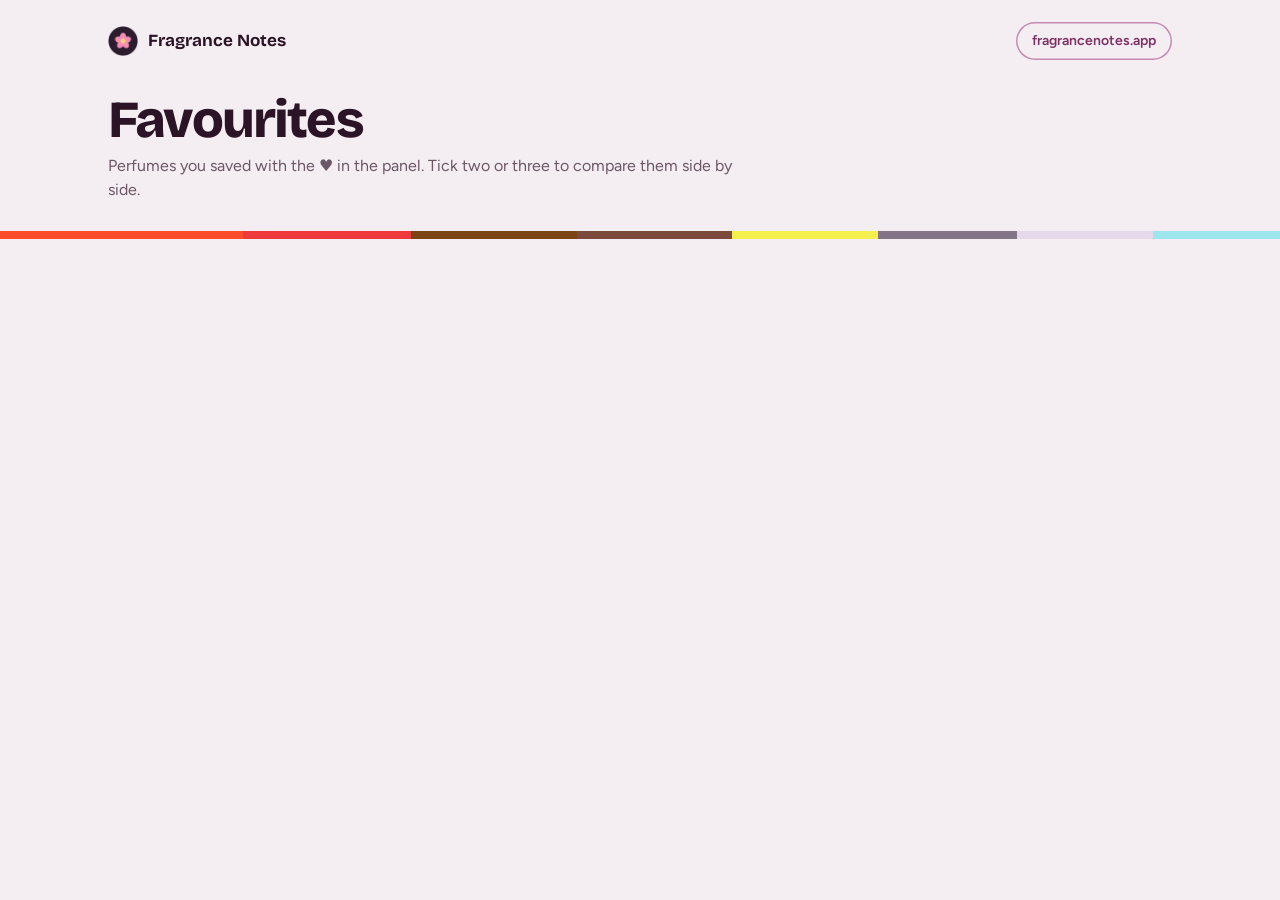
==== favourites.html @ bfdf386b "Fragrance Notes 1.3 (not released): favourites and the open perfume database Extension - Favourites " ====
<!DOCTYPE html>
<html lang="en">
<head>
<meta charset="utf-8">
<title>Fragrance Notes – Favourites</title>
<link rel="icon" href="icons/32.png">
<link rel="stylesheet" href="fonts.css">
<style>
  /* Favourites: saved with the ♥ in the panel, opened from the toolbar menu. Same look as the settings page. */
  :root { --bg:#f4eef3; --card:#fff; --fg:#2b1426; --muted:#6b5766; --line:#e3d6e0; --accent:#7e2f63; --accent-deep:#4a1a3b; --soft:#c58bb0; --chip:#f4eef3;
    --display:'Bricolage Grotesque', system-ui, sans-serif; --text:'Figtree', system-ui, -apple-system, 'Segoe UI', sans-serif; }
  * { box-sizing:border-box; }
  body { margin:0; background:var(--bg); color:var(--fg); font:15px/1.55 var(--text); }
  a { color:var(--accent); }
  :focus-visible { outline:3px solid var(--accent); outline-offset:2px; }
  [hidden] { display:none !important; }
  .wrap { max-width:1120px; margin:0 auto; padding:0 28px; }

  header { padding:22px 0 0; }
  header .bar { display:flex; align-items:center; justify-content:space-between; gap:16px; }
  .brand { display:flex; align-items:center; gap:10px; font:700 17px/1 var(--display); color:var(--fg); text-decoration:none; }
  .brand img { width:30px; height:30px; }
  .site { font-size:14px; font-weight:600; text-decoration:none; padding:8px 16px; border-radius:999px; box-shadow:inset 0 0 0 1.5px var(--soft); }
  .site:hover { background:#fff; color:var(--accent-deep); }
  h1 { margin:34px 0 8px; font:800 clamp(34px, 4.6vw, 52px)/1 var(--display); letter-spacing:-0.035em; }
  .sub { margin:0 0 28px; color:var(--muted); font-size:16px; max-width:40em; }
  .strip { display:flex; height:8px; }
  .strip i { flex:var(--w) 1 0; background:var(--c); }
  main.wrap { padding:32px 0 96px; }

  .btn { display:inline-flex; align-items:center; gap:8px; border:0; border-radius:999px; padding:10px 20px; font:600 14px/1 var(--text); cursor:pointer; text-decoration:none; }
  .btn.primary { background:var(--accent); color:#fff; }
  .btn.primary:hover:not(:disabled) { background:var(--accent-deep); }
  .btn.primary:disabled { opacity:.45; cursor:default; }
  .btn.quiet { background:transparent; color:var(--accent); box-shadow:inset 0 0 0 1.5px var(--soft); }
  .btn.quiet:hover { background:#fff; color:var(--accent-deep); }

  /* The list. */
  .grid { list-style:none; margin:0; padding:0; display:grid; grid-template-columns:repeat(auto-fill, minmax(240px, 1fr)); gap:16px; }
  .card { position:relative; background:var(--card); border:1px solid var(--line); border-radius:22px; padding:16px; display:flex; gap:14px; align-items:center; }
  .card.sel { border-color:var(--accent); box-shadow:0 0 0 1.5px var(--accent); }
  .card img { width:56px; height:70px; object-fit:contain; flex:none; border-radius:10px; background:#fff; }
  .card .l { flex:1; min-width:0; }
  .card b { display:block; font:700 16px/1.2 var(--display); letter-spacing:-0.01em; overflow-wrap:anywhere; }
  .card .acts { display:flex; gap:12px; margin-top:8px; font-size:13px; }
  .linkbtn { border:0; background:none; padding:0; font:inherit; color:var(--accent); cursor:pointer; }
  .linkbtn:hover { text-decoration:underline; }
  .linkbtn.rm { color:var(--muted); }
  .pick { position:absolute; top:12px; inset-inline-end:12px; width:18px; height:18px; accent-color:var(--accent); cursor:pointer; }
  .empty { background:var(--card); border:1px solid var(--line); border-radius:22px; padding:28px; color:var(--muted); }

  /* Compare bar, stays at the bottom of the window. */
  .bar-cmp { position:sticky; bottom:16px; margin-top:24px; display:flex; align-items:center; gap:16px; justify-content:space-between;
    background:var(--fg); color:#fff; border-radius:999px; padding:10px 10px 10px 24px; box-shadow:0 8px 24px rgba(43,20,38,.18); }
  .bar-cmp span { font-size:14px; }
  .bar-cmp .btn.primary { background:#fff; color:var(--accent-deep); }

  /* Details and comparison. */
  .back { margin-bottom:20px; }
  .detail { display:flex; justify-content:center; }
  .detail-tools { display:flex; flex-wrap:wrap; gap:12px 20px; align-items:center; justify-content:center; margin-bottom:18px; font-size:14px; }
  .detail-tools .seen { color:var(--muted); }
  .detail-tools .seen b { color:var(--fg); }
  .loading, .failed { color:var(--muted); padding:24px 0; }
  select.add { font:600 14px/1 var(--text); color:var(--accent); background:var(--card); border:1.5px dashed var(--soft); border-radius:999px; padding:10px 14px; cursor:pointer; max-width:100%; }
  select.add:hover { border-color:var(--accent); }

  .cmp-wrap { overflow-x:auto; }
  .cmp { width:100%; min-width:640px; border-collapse:separate; border-spacing:0; background:var(--card); border:1px solid var(--line); border-radius:22px; overflow:hidden; table-layout:fixed; }
  .cmp col.lab { width:170px; }
  .cmp col.slotcol { width:0; }
  .cmp.cols2 col.slotcol { width:24%; }
  .cmp th, .cmp td { padding:12px 16px; vertical-align:top; text-align:start; border-top:1px solid var(--line); font-size:14px; }
  .cmp td.slot { padding:12px 0; }
  .cmp.cols2 td.slot { padding:12px 16px; }
  .cmp tr:first-child th, .cmp tr:first-child td { border-top:0; }
  .cmp th { color:var(--muted); font-weight:600; font-size:13px; }
  .cmp tr.sec th { padding:18px 16px 8px; font:750 18px/1.2 var(--display); letter-spacing:-0.01em; color:var(--fg); background:var(--bg); border-top:1px solid var(--line); }
  .cmp .who { position:relative; }
  .cmp .who img { width:64px; height:80px; object-fit:contain; border-radius:10px; background:#fff; display:block; margin-bottom:8px; }
  .cmp .who a { font:700 18px/1.2 var(--display); letter-spacing:-0.01em; text-decoration:none; color:var(--fg); overflow-wrap:anywhere; }
  .cmp .who a:hover { color:var(--accent); }
  .cmp .who small { display:block; color:var(--muted); font-size:13px; margin-top:4px; }
  .cmp .who .x { position:absolute; top:8px; inset-inline-end:8px; border:0; background:var(--chip); color:var(--muted); width:28px; height:28px; border-radius:50%; font-size:18px; line-height:1; cursor:pointer; }
  .cmp .who .x:hover { background:var(--accent); color:#fff; }
  .cmp td.slot { vertical-align:middle; }
  .cmp small { color:var(--muted); font-size:12.5px; }
  .price b { font:700 18px/1.2 var(--display); }
  .tag { display:inline-block; margin-inline-start:8px; padding:2px 9px; border-radius:999px; background:var(--accent); color:#fff; font-size:12px; font-weight:600; vertical-align:middle; }
  .cmp td > .tag { margin:6px 0 0; }

  .cmp tr.acc th, .cmp tr.acc td { padding-top:7px; padding-bottom:7px; border-top-color:transparent; }
  .cmp tr.acc th { display:flex; align-items:center; gap:8px; color:var(--fg); font-weight:500; }
  .cmp tr.acc th i { width:10px; height:10px; border-radius:50%; flex:none; box-shadow:inset 0 0 0 1px rgba(43,20,38,.16); }
  .abar { height:12px; border-radius:999px; background:var(--chip); overflow:hidden; margin-top:3px; }
  .abar span { display:block; height:100%; border-radius:999px; background:var(--accent); box-shadow:inset 0 0 0 1px rgba(43,20,38,.12); }

  .chips { display:flex; flex-wrap:wrap; gap:6px; }
  .chip { display:inline-flex; align-items:center; gap:6px; padding:3px 10px 3px 4px; border-radius:999px; background:var(--chip); font-size:13px; }
  .chip:not(:has(img)) { padding-inline-start:10px; }
  .chip img { width:24px; height:24px; border-radius:50%; object-fit:cover; background:#fff; }
  .chip.nb { cursor:pointer; }
  .chip.nb:hover, .chip.nb.on { box-shadow:inset 0 0 0 1.5px var(--accent); }
  .chip.shared { background:var(--accent); color:#fff; }
  .chip.shared.nb:hover, .chip.shared.nb.on { box-shadow:inset 0 0 0 1.5px var(--accent-deep); }
  .none { color:var(--muted); }

  tr.noterow td { background:var(--bg); }
  .notepop { display:flex; gap:14px; align-items:flex-start; font-size:13.5px; }
  .notepop img { width:56px; height:56px; border-radius:12px; object-fit:cover; background:#fff; flex:none; }
  .notepop .nn { display:flex; gap:12px; align-items:baseline; justify-content:space-between; font:700 16px/1.3 var(--display); margin-bottom:4px; }
  .notepop .nn a { font:600 13px/1 var(--text); }
  .notepop .lat { font-weight:400; color:var(--muted); font-size:13px; }
  .notepop .nl { color:var(--muted); font-size:12px; margin-top:6px; }
  .muted { color:var(--muted); }

  .score { display:flex; align-items:baseline; gap:4px; }
  .score b { font:800 22px/1 var(--display); letter-spacing:-0.02em; }
  .score .of { color:var(--muted); font-size:13px; }
  .scale { position:relative; height:6px; border-radius:999px; background:var(--chip); margin:8px 0 6px; }
  .scale span { position:absolute; top:50%; width:12px; height:12px; border-radius:50%; background:var(--accent); transform:translate(-50%, -50%); box-shadow:0 0 0 2px var(--card); }
  [dir=rtl] .scale span { transform:translate(50%, -50%); }
  .spread { display:flex; height:6px; border-radius:999px; overflow:hidden; gap:1px; margin-bottom:4px; }
  .spread i { background:var(--accent); min-width:1px; }
  .wear { display:grid; gap:4px; }
  .wl { display:grid; grid-template-columns:64px 1fr; gap:8px; align-items:center; font-size:13px; color:var(--muted); }
  .wl .abar { height:8px; margin:0; }
  .wl.hi { color:var(--fg); font-weight:600; }

  @media (max-width:760px) { .cmp th { width:110px; } .bar-cmp { border-radius:22px; flex-direction:column; align-items:stretch; padding:14px; } }
  @media (prefers-reduced-motion: reduce) { * { transition:none !important; } }
</style>
</head>
<body>
<header>
  <div class="wrap">
    <div class="bar">
      <span class="brand"><img src="icons/128.png" alt="">Fragrance Notes</span>
      <a class="site" href="https://fragrancenotes.app" target="_blank" rel="noopener">fragrancenotes.app</a>
    </div>
    <h1 data-i18n="fav_title"></h1>
    <p class="sub" data-i18n="fav_sub"></p>
  </div>
  <div class="strip" aria-hidden="true">
    <i style="--w:100;--c:#fb4b2b"></i><i style="--w:69;--c:#ee3a3d"></i><i style="--w:68;--c:#7a4513"></i><i style="--w:64;--c:#7b4a3c"></i>
    <i style="--w:60;--c:#f6f04e"></i><i style="--w:57;--c:#847586"></i><i style="--w:56;--c:#e5d9ea"></i><i style="--w:52;--c:#9ee6ee"></i>
  </div>
</header>

<main class="wrap">
  <section id="listView">
    <ul class="grid" id="grid"></ul>
    <p class="empty" id="empty" data-i18n="fav_empty" hidden></p>
    <div class="bar-cmp" id="cmpBar" hidden>
      <span id="cmpHint"></span>
      <button class="btn primary" id="cmpGo" data-i18n="fav_compare" disabled></button>
    </div>
  </section>

  <section id="itemView" hidden>
    <button class="btn quiet back" id="back"></button>
    <div id="itemBody"></div>
  </section>
</main>
<script src="settings.js"></script>
<script src="i18n-panel.js"></script>
<script src="i18n-settings.js"></script>
<script src="panel-ui.js"></script>
<script src="favourites.js"></script>
</body>
</html>
---- fonts.css ----
/* Bricolage Grotesque (headings) and Figtree (text), shipped in fonts/ under the SIL Open Font License.
   Used by the settings page, the toolbar menu and the welcome page. The panel on shop pages loads the same
   files itself (content.js), under its own family names. */
@font-face { font-family:'Bricolage Grotesque'; font-style:normal; font-weight:700; font-display:swap; src:url(fonts/bricolage-grotesque-latin-700-normal.woff2) format('woff2'); unicode-range:U+0000-00FF,U+0131,U+0152-0153,U+02BB-02BC,U+02C6,U+02DA,U+02DC,U+0304,U+0308,U+0329,U+2000-206F,U+20AC,U+2122,U+2191,U+2193,U+2212,U+2215,U+FEFF,U+FFFD; }
@font-face { font-family:'Bricolage Grotesque'; font-style:normal; font-weight:700; font-display:swap; src:url(fonts/bricolage-grotesque-latin-ext-700-normal.woff2) format('woff2'); unicode-range:U+0100-02BA,U+02BD-02C5,U+02C7-02CC,U+02CE-02D7,U+02DD-02FF,U+0304,U+0308,U+0329,U+1D00-1DBF,U+1E00-1E9F,U+1EF2-1EFF,U+2020,U+20A0-20AB,U+20AD-20C0,U+2113,U+2C60-2C7F,U+A720-A7FF; }
@font-face { font-family:'Bricolage Grotesque'; font-style:normal; font-weight:800; font-display:swap; src:url(fonts/bricolage-grotesque-latin-800-normal.woff2) format('woff2'); unicode-range:U+0000-00FF,U+0131,U+0152-0153,U+02BB-02BC,U+02C6,U+02DA,U+02DC,U+0304,U+0308,U+0329,U+2000-206F,U+20AC,U+2122,U+2191,U+2193,U+2212,U+2215,U+FEFF,U+FFFD; }
@font-face { font-family:'Bricolage Grotesque'; font-style:normal; font-weight:800; font-display:swap; src:url(fonts/bricolage-grotesque-latin-ext-800-normal.woff2) format('woff2'); unicode-range:U+0100-02BA,U+02BD-02C5,U+02C7-02CC,U+02CE-02D7,U+02DD-02FF,U+0304,U+0308,U+0329,U+1D00-1DBF,U+1E00-1E9F,U+1EF2-1EFF,U+2020,U+20A0-20AB,U+20AD-20C0,U+2113,U+2C60-2C7F,U+A720-A7FF; }
@font-face { font-family:'Figtree'; font-style:normal; font-weight:400; font-display:swap; src:url(fonts/figtree-latin-400-normal.woff2) format('woff2'); unicode-range:U+0000-00FF,U+0131,U+0152-0153,U+02BB-02BC,U+02C6,U+02DA,U+02DC,U+0304,U+0308,U+0329,U+2000-206F,U+20AC,U+2122,U+2191,U+2193,U+2212,U+2215,U+FEFF,U+FFFD; }
@font-face { font-family:'Figtree'; font-style:normal; font-weight:400; font-display:swap; src:url(fonts/figtree-latin-ext-400-normal.woff2) format('woff2'); unicode-range:U+0100-02BA,U+02BD-02C5,U+02C7-02CC,U+02CE-02D7,U+02DD-02FF,U+0304,U+0308,U+0329,U+1D00-1DBF,U+1E00-1E9F,U+1EF2-1EFF,U+2020,U+20A0-20AB,U+20AD-20C0,U+2113,U+2C60-2C7F,U+A720-A7FF; }
@font-face { font-family:'Figtree'; font-style:normal; font-weight:600; font-display:swap; src:url(fonts/figtree-latin-600-normal.woff2) format('woff2'); unicode-range:U+0000-00FF,U+0131,U+0152-0153,U+02BB-02BC,U+02C6,U+02DA,U+02DC,U+0304,U+0308,U+0329,U+2000-206F,U+20AC,U+2122,U+2191,U+2193,U+2212,U+2215,U+FEFF,U+FFFD; }
@font-face { font-family:'Figtree'; font-style:normal; font-weight:600; font-display:swap; src:url(fonts/figtree-latin-ext-600-normal.woff2) format('woff2'); unicode-range:U+0100-02BA,U+02BD-02C5,U+02C7-02CC,U+02CE-02D7,U+02DD-02FF,U+0304,U+0308,U+0329,U+1D00-1DBF,U+1E00-1E9F,U+1EF2-1EFF,U+2020,U+20A0-20AB,U+20AD-20C0,U+2113,U+2C60-2C7F,U+A720-A7FF; }
@font-face { font-family:'Figtree'; font-style:normal; font-weight:700; font-display:swap; src:url(fonts/figtree-latin-700-normal.woff2) format('woff2'); unicode-range:U+0000-00FF,U+0131,U+0152-0153,U+02BB-02BC,U+02C6,U+02DA,U+02DC,U+0304,U+0308,U+0329,U+2000-206F,U+20AC,U+2122,U+2191,U+2193,U+2212,U+2215,U+FEFF,U+FFFD; }
@font-face { font-family:'Figtree'; font-style:normal; font-weight:700; font-display:swap; src:url(fonts/figtree-latin-ext-700-normal.woff2) format('woff2'); unicode-range:U+0100-02BA,U+02BD-02C5,U+02C7-02CC,U+02CE-02D7,U+02DD-02FF,U+0304,U+0308,U+0329,U+1D00-1DBF,U+1E00-1E9F,U+1EF2-1EFF,U+2020,U+20A0-20AB,U+20AD-20C0,U+2113,U+2C60-2C7F,U+A720-A7FF; }
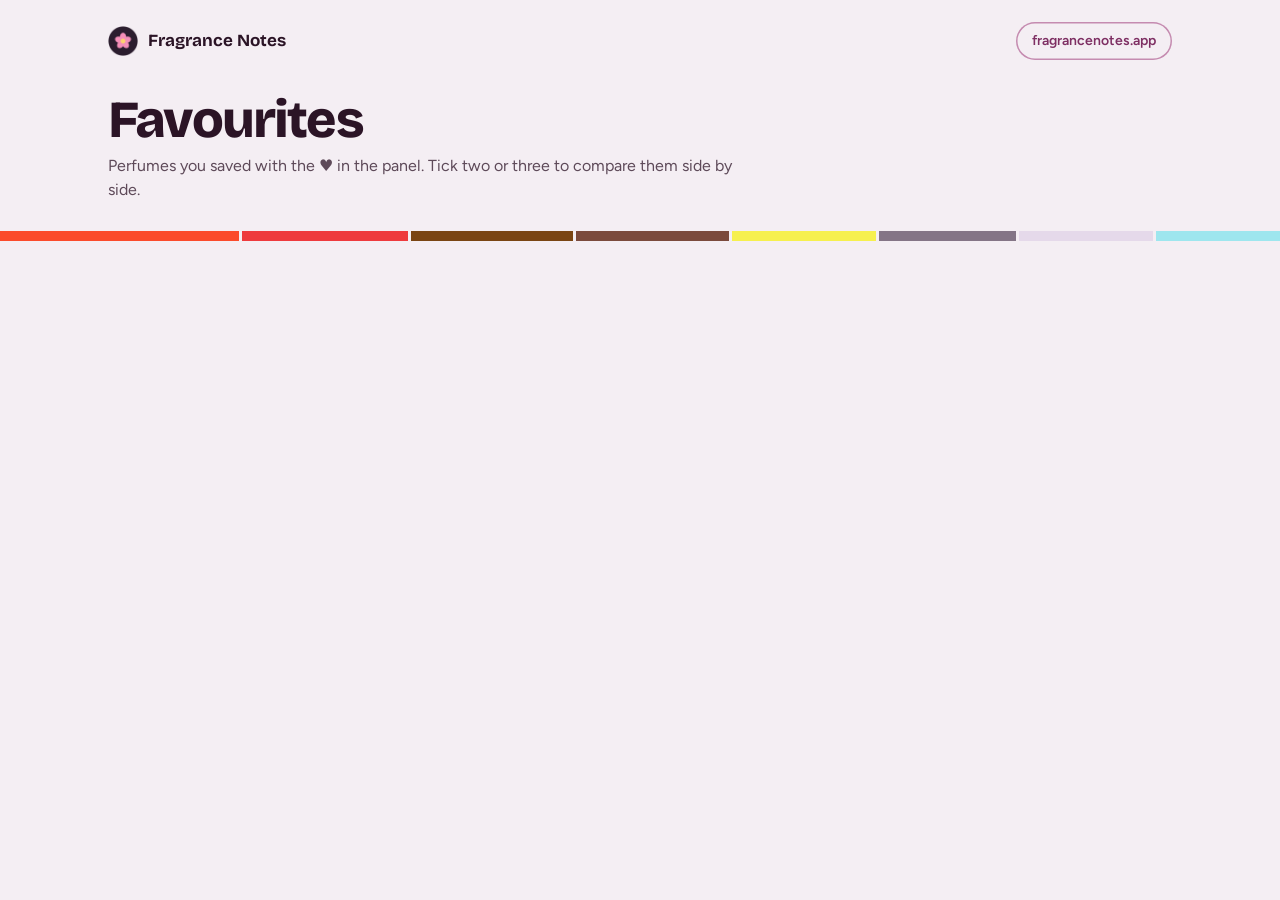
==== commit 0a8496a2: "One look everywhere: shared extension styles, same palette, strips under names - Perfume cards: the " ====
--- a/favourites.html
+++ b/favourites.html
@@ -5,35 +5,12 @@
 <title>Fragrance Notes – Favourites</title>
 <link rel="icon" href="icons/32.png">
 <link rel="stylesheet" href="fonts.css">
+<link rel="stylesheet" href="base.css">
 <style>
   /* Favourites: saved with the ♥ in the panel, opened from the toolbar menu. Same look as the settings page. */
-  :root { --bg:#f4eef3; --card:#fff; --fg:#2b1426; --muted:#6b5766; --line:#e3d6e0; --accent:#7e2f63; --accent-deep:#4a1a3b; --soft:#c58bb0; --chip:#f4eef3;
-    --display:'Bricolage Grotesque', system-ui, sans-serif; --text:'Figtree', system-ui, -apple-system, 'Segoe UI', sans-serif; }
-  * { box-sizing:border-box; }
-  body { margin:0; background:var(--bg); color:var(--fg); font:15px/1.55 var(--text); }
-  a { color:var(--accent); }
-  :focus-visible { outline:3px solid var(--accent); outline-offset:2px; }
-  [hidden] { display:none !important; }
-  .wrap { max-width:1120px; margin:0 auto; padding:0 28px; }
 
-  header { padding:22px 0 0; }
-  header .bar { display:flex; align-items:center; justify-content:space-between; gap:16px; }
-  .brand { display:flex; align-items:center; gap:10px; font:700 17px/1 var(--display); color:var(--fg); text-decoration:none; }
-  .brand img { width:30px; height:30px; }
-  .site { font-size:14px; font-weight:600; text-decoration:none; padding:8px 16px; border-radius:999px; box-shadow:inset 0 0 0 1.5px var(--soft); }
-  .site:hover { background:#fff; color:var(--accent-deep); }
-  h1 { margin:34px 0 8px; font:800 clamp(34px, 4.6vw, 52px)/1 var(--display); letter-spacing:-0.035em; }
-  .sub { margin:0 0 28px; color:var(--muted); font-size:16px; max-width:40em; }
-  .strip { display:flex; height:8px; }
-  .strip i { flex:var(--w) 1 0; background:var(--c); }
+  /* Header, buttons, switch and colours: base.css (shared with the settings and welcome pages). */
   main.wrap { padding:32px 0 96px; }
-
-  .btn { display:inline-flex; align-items:center; gap:8px; border:0; border-radius:999px; padding:10px 20px; font:600 14px/1 var(--text); cursor:pointer; text-decoration:none; }
-  .btn.primary { background:var(--accent); color:#fff; }
-  .btn.primary:hover:not(:disabled) { background:var(--accent-deep); }
-  .btn.primary:disabled { opacity:.45; cursor:default; }
-  .btn.quiet { background:transparent; color:var(--accent); box-shadow:inset 0 0 0 1.5px var(--soft); }
-  .btn.quiet:hover { background:#fff; color:var(--accent-deep); }
 
   /* The list. */
   .grid { list-style:none; margin:0; padding:0; display:grid; grid-template-columns:repeat(auto-fill, minmax(240px, 1fr)); gap:16px; }
@@ -61,6 +38,12 @@
   .detail-tools { display:flex; flex-wrap:wrap; gap:12px 20px; align-items:center; justify-content:center; margin-bottom:18px; font-size:14px; }
   .detail-tools .seen { color:var(--muted); }
   .detail-tools .seen b { color:var(--fg); }
+  .detail-tools .alert { flex-basis:100%; display:flex; justify-content:center; }
+  .alert-form { display:flex; flex-wrap:wrap; gap:8px 10px; align-items:center; justify-content:center; }
+  .alert-form select, .alert-form input { font:inherit; padding:6px 10px; border-radius:10px; border:1px solid var(--line, #ddd); background:var(--card, #fff); color:inherit; }
+  .alert-form input { width:90px; }
+  .alert .muted { color:var(--muted); }
+  .alert span + .btn { margin-inline-start:10px; }
   .loading, .failed { color:var(--muted); padding:24px 0; }
   select.add { font:600 14px/1 var(--text); color:var(--accent); background:var(--card); border:1.5px dashed var(--soft); border-radius:999px; padding:10px 14px; cursor:pointer; max-width:100%; }
   select.add:hover { border-color:var(--accent); }
--- a/base.css
+++ b/base.css
@@ -0,0 +1,52 @@
+/* Fragrance Notes: the shared look of the extension's own pages (settings, welcome, favourites), the same as
+   fragrancenotes.app (site/style.css, server/pages.py): plum on lilac paper, Bricolage Grotesque headings,
+   Figtree text, 22px cards, round buttons and the accord colour strip. Page-specific styles stay in each page. */
+
+:root {
+  /* The palette, with the website's names. */
+  --ink:#2b1426; --ink-soft:#5e4a59; --plum:#7e2f63; --plum-deep:#4a1a3b; --mauve:#c58bb0; --paper:#f4eef3;
+  --white:#fff; --line:#e3d6e0; --off:#dccdd8;
+  --display:'Bricolage Grotesque', system-ui, sans-serif; --text:'Figtree', system-ui, -apple-system, 'Segoe UI', sans-serif;
+  /* The older names the pages still use. */
+  --bg:var(--paper); --card:var(--white); --fg:var(--ink); --muted:var(--ink-soft); --accent:var(--plum);
+  --accent-deep:var(--plum-deep); --soft:var(--mauve); --chip:var(--paper);
+}
+
+* { box-sizing:border-box; }
+body { margin:0; background:var(--paper); color:var(--ink); font:15px/1.55 var(--text); }
+a { color:var(--plum); }
+:focus-visible { outline:3px solid var(--plum); outline-offset:2px; }
+[hidden] { display:none !important; }
+.wrap { max-width:1120px; margin:0 auto; padding:0 28px; }
+
+/* Header: logo on the left, a link to the website on the right, then the page title. */
+header { padding:22px 0 0; }
+header .bar { display:flex; align-items:center; justify-content:space-between; gap:16px; }
+.brand { display:flex; align-items:center; gap:10px; font:700 17px/1 var(--display); color:var(--ink); text-decoration:none; }
+.brand img { width:30px; height:30px; }
+.site { font-size:14px; font-weight:600; text-decoration:none; padding:8px 16px; border-radius:999px; box-shadow:inset 0 0 0 1.5px var(--mauve); }
+.site:hover { background:var(--white); color:var(--plum-deep); }
+header h1 { margin:34px 0 8px; font:800 clamp(34px, 4.6vw, 52px)/1 var(--display); letter-spacing:-0.035em; }
+header .sub, header > .wrap > p { margin:0 0 28px; color:var(--ink-soft); font-size:16px; max-width:40em; }
+
+/* The accord colour strip under the header. */
+.strip { display:flex; gap:3px; height:10px; }
+.strip i { flex:var(--w) 1 0; background:var(--c); }
+
+/* Buttons: filled plum, or an outline. */
+.btn { display:inline-flex; align-items:center; gap:8px; border:0; border-radius:999px; padding:10px 20px; font:600 14px/1 var(--text); cursor:pointer; text-decoration:none; }
+.btn.primary { background:var(--plum); color:var(--white); }
+.btn.primary:hover:not(:disabled) { background:var(--plum-deep); }
+.btn.primary:disabled { opacity:.45; cursor:default; }
+.btn.quiet { background:transparent; color:var(--plum); box-shadow:inset 0 0 0 1.5px var(--mauve); }
+.btn.quiet:hover { background:var(--white); color:var(--plum-deep); }
+
+/* On/off switch. */
+.sw { position:relative; width:44px; height:24px; flex:none; }
+.sw input { opacity:0; width:0; height:0; }
+.sw i { position:absolute; inset:0; background:var(--off); border-radius:999px; transition:background .15s; cursor:pointer; }
+.sw i::before { content:''; position:absolute; width:18px; height:18px; left:3px; top:3px; background:var(--white); border-radius:50%; transition:transform .15s; box-shadow:0 1px 2px rgba(43,20,38,.25); }
+.sw input:checked + i { background:var(--plum); }
+.sw input:checked + i::before { transform:translateX(20px); }
+.sw input:focus-visible + i { outline:3px solid var(--plum); outline-offset:2px; }
+@media (prefers-reduced-motion: reduce) { .sw i, .sw i::before { transition:none; } }
